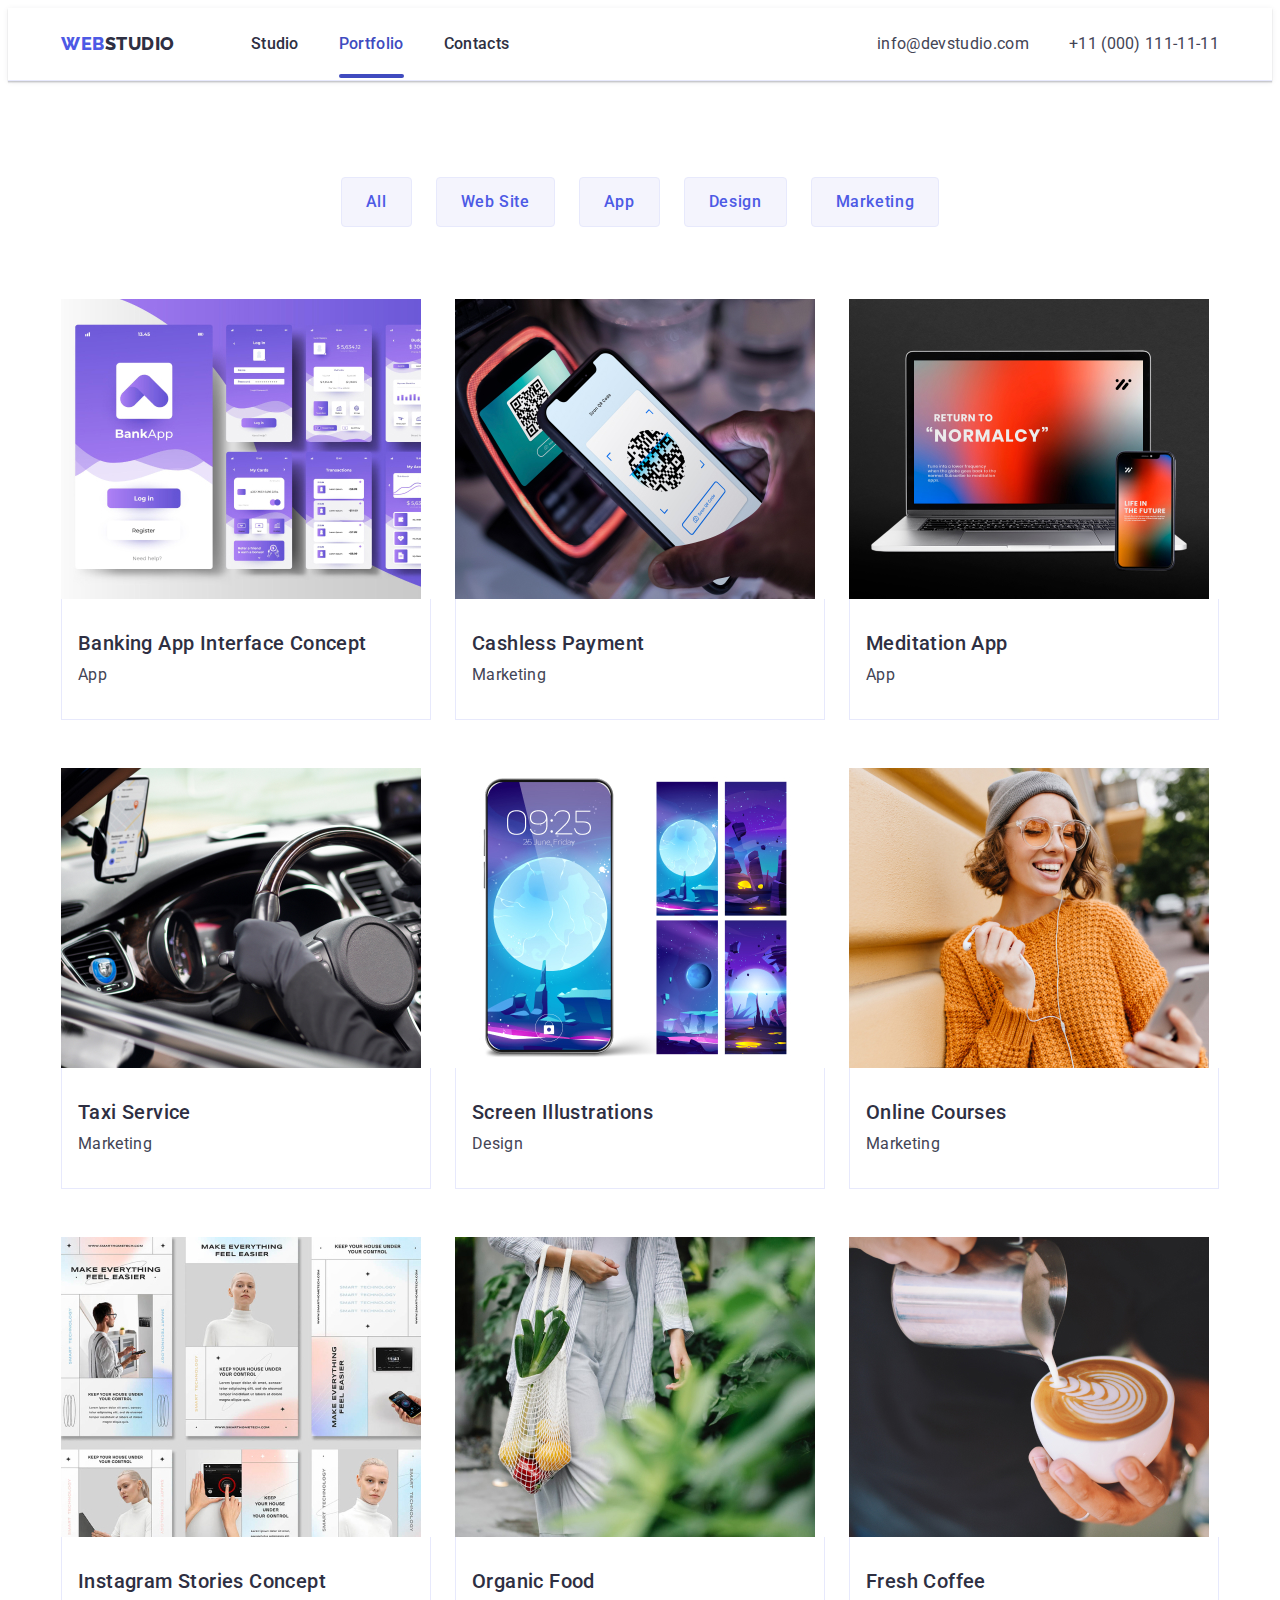
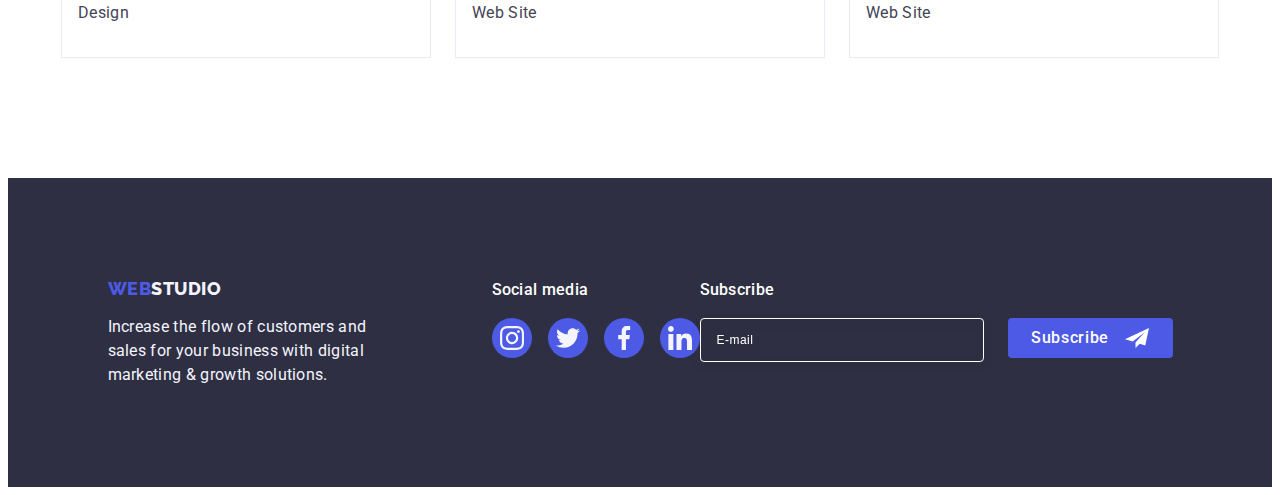
==== portfolio.html @ 2a9f0d85 "media section" ====
<!DOCTYPE html>
<html lang="en">
  <head>
    <meta charset="UTF-8" />
    <meta http-equiv="X-UA-Compatible" content="IE=edge" />
    <meta name="viewport" content="width=device-width, initial-scale=1.0" />
    <title>Portfolio</title>
    <link rel="preconnect" href="https://fonts.googleapis.com" />
    <link rel="preconnect" href="https://fonts.gstatic.com" crossorigin />
    <link
      href="https://fonts.googleapis.com/css2?family=Raleway:wght@800&family=Roboto:wght@400;500;700&display=swap"
      rel="stylesheet"
    />
    <link
      rel="stylesheet"
      href="https://cdnjs.cloudflare.com/ajax/libs/modern-normalize/2.0.0/modern-normalize.min.css"
      integrity="sha512-4xo8blKMVCiXpTaLzQSLSw3KFOVPWhm/TRtuPVc4WG6kUgjH6J03IBuG7JZPkcWMxJ5huwaBpOpnwYElP/m6wg=="
      crossorigin="anonymous"
      referrerpolicy="no-referrer"
    />
    <link rel="stylesheet" href="./css/styles.css" />
    <link rel="stylesheet" href="./css/media.css" />
  </head>
  <body>
    <!-- Header -->
    <header class="header">
      <div class="container header-flex">
        <nav class="header-nav">
          <a href="./index.html" class="header-link-logo link"
            >Web<span class="header-logo">Studio</span></a
          >
          <ul class="header-list list">
            <li class="header-item">
              <a class="header-link link" href="./index.html">Studio</a>
            </li>
            <li class="header-item">
              <a class="header-link link current" href="./portfolio.html"
                >Portfolio</a
              >
            </li>
            <li class="header-item">
              <a class="header-link link" href="">Contacts</a>
            </li>
          </ul>
        </nav>

        <address class="header-address">
          <ul class="address-list list">
            <li class="address-item">
              <a class="address link" href="mailto:info@devstudio.com"
                >info@devstudio.com</a
              >
            </li>
            <li class="address-item">
              <a class="address link" href="tel:+110001111111"
                >+11 (000) 111-11-11</a
              >
            </li>
          </ul>
        </address>
      </div>
    </header>
    <main>
      <!-- Section-Filters -->
      <section class="filters">
        <div class="container">
          <h1 class="visually-hidden">Project Cards</h1>

          <ul class="filters-list list">
            <li class="filters-item">
              <button class="filters-btn" type="button">All</button>
            </li>
            <li class="filters-item">
              <button class="filters-btn" type="button">Web Site</button>
            </li>
            <li class="filters-item">
              <button class="filters-btn" type="button">App</button>
            </li>
            <li class="filters-item">
              <button class="filters-btn" type="button">Design</button>
            </li>
            <li class="filters-item">
              <button class="filters-btn" type="button">Marketing</button>
            </li>
          </ul>

          <!-- Section-ProjectCard -->

          <ul class="project-list list">
            <li class="project-item">
              <a href="" class="project-link link">
                <div class="project-cover-wrap">
                  <img
                    src="./images/ProjectCards/1.jpg"
                    alt="Banking App Interface"
                    width="360"
                    height="300"
                  />
                  <p class="project-cover-text">
                    14 Stylish and User-Friendly App Design Concepts · Task
                    Manager App · Calorie Tracker App · Exotic Fruit Ecommerce
                    App · Cloud Storage App
                  </p>
                </div>
                <div class="project-wrap">
                  <h2 class="project-title subtitle">
                    Banking App Interface Concept
                  </h2>
                  <p class="project-text text">App</p>
                </div>
              </a>
            </li>
            <li class="project-item">
              <a href="" class="project-link link">
                <div class="project-cover-wrap">
                  <img
                    class="project-img"
                    src="./images/ProjectCards/2.jpg"
                    alt="Payment"
                    width="360"
                    height="300"
                  />
                  <p class="project-cover-text">
                    14 Stylish and User-Friendly App Design Concepts · Task
                    Manager App · Calorie Tracker App · Exotic Fruit Ecommerce
                    App · Cloud Storage App
                  </p>
                </div>
                <div class="project-wrap">
                  <h2 class="project-title subtitle">Cashless Payment</h2>
                  <p class="project-text text">Marketing</p>
                </div>
              </a>
            </li>
            <li class="project-item">
              <a href="" class="project-link link">
                <div class="project-cover-wrap">
                  <img
                    class="project-img"
                    src="./images/ProjectCards/3.jpg"
                    alt="App on phone and laptop"
                    width="360"
                    height="300"
                  />
                  <p class="project-cover-text">
                    14 Stylish and User-Friendly App Design Concepts · Task
                    Manager App · Calorie Tracker App · Exotic Fruit Ecommerce
                    App · Cloud Storage App
                  </p>
                </div>
                <div class="project-wrap">
                  <h2 class="project-title subtitle">Meditation App</h2>
                  <p class="project-text text">App</p>
                </div>
              </a>
            </li>
            <li class="project-item">
              <a href="" class="project-link link">
                <div class="project-cover-wrap">
                  <img
                    class="project-img"
                    src="./images/ProjectCards/4.jpg"
                    alt="Driver's compartment in the car"
                    width="360"
                    height="300"
                  />
                  <p class="project-cover-text">
                    14 Stylish and User-Friendly App Design Concepts · Task
                    Manager App · Calorie Tracker App · Exotic Fruit Ecommerce
                    App · Cloud Storage App
                  </p>
                </div>
                <div class="project-wrap">
                  <h2 class="project-title subtitle">Taxi Service</h2>
                  <p class="project-text text">Marketing</p>
                </div>
              </a>
            </li>
            <li class="project-item">
              <a href="" class="project-link link">
                <div class="project-cover-wrap">
                  <img
                    class="project-img"
                    src="./images/ProjectCards/5.jpg"
                    alt="Phone and four types of wallpaper"
                    width="360"
                    height="300"
                  />
                  <p class="project-cover-text">
                    14 Stylish and User-Friendly App Design Concepts · Task
                    Manager App · Calorie Tracker App · Exotic Fruit Ecommerce
                    App · Cloud Storage App
                  </p>
                </div>
                <div class="project-wrap">
                  <h2 class="project-title subtitle">Screen Illustrations</h2>
                  <p class="project-text text">Design</p>
                </div>
              </a>
            </li>
            <li class="project-item">
              <a href="" class="project-link link">
                <div class="project-cover-wrap">
                  <img
                    class="project-img"
                    src="./images/ProjectCards/6.jpg"
                    alt="Girl with phone"
                    width="360"
                    height="300"
                  />
                  <p class="project-cover-text">
                    14 Stylish and User-Friendly App Design Concepts · Task
                    Manager App · Calorie Tracker App · Exotic Fruit Ecommerce
                    App · Cloud Storage App
                  </p>
                </div>
                <div class="project-wrap">
                  <h2 class="project-title subtitle">Online Courses</h2>
                  <p class="project-text text">Marketing</p>
                </div>
              </a>
            </li>
            <li class="project-item">
              <a href="" class="project-link link">
                <div class="project-cover-wrap">
                  <img
                    class="project-img"
                    src="./images/ProjectCards/7.jpg"
                    alt="Instagram Stories"
                    width="360"
                    height="300"
                  />
                  <p class="project-cover-text">
                    14 Stylish and User-Friendly App Design Concepts · Task
                    Manager App · Calorie Tracker App · Exotic Fruit Ecommerce
                    App · Cloud Storage App
                  </p>
                </div>
                <div class="project-wrap">
                  <h2 class="project-title subtitle">
                    Instagram Stories Concept
                  </h2>
                  <p class="project-text text">Design</p>
                </div>
              </a>
            </li>
            <li class="project-item">
              <a href="" class="project-link link">
                <div class="project-cover-wrap">
                  <img
                    class="project-img"
                    src="./images/ProjectCards/8.jpg"
                    alt="Girl with a bag of fruits"
                    width="360"
                    height="300"
                  />
                  <p class="project-cover-text">
                    14 Stylish and User-Friendly App Design Concepts · Task
                    Manager App · Calorie Tracker App · Exotic Fruit Ecommerce
                    App · Cloud Storage App
                  </p>
                </div>
                <div class="project-wrap">
                  <h2 class="project-title subtitle">Organic Food</h2>
                  <p class="project-text text">Web Site</p>
                </div>
              </a>
            </li>
            <li class="project-item">
              <a href="" class="project-link link">
                <div class="project-cover-wrap">
                  <img
                    class="project-img"
                    src="./images/ProjectCards/9.jpg"
                    alt="Barista pouring milk into coffee"
                    width="360"
                    height="300"
                  />
                  <p class="project-cover-text">
                    14 Stylish and User-Friendly App Design Concepts · Task
                    Manager App · Calorie Tracker App · Exotic Fruit Ecommerce
                    App · Cloud Storage App
                  </p>
                </div>
                <div class="project-wrap">
                  <h2 class="project-title subtitle">Fresh Coffee</h2>
                  <p class="project-text text">Web Site</p>
                </div>
              </a>
            </li>
          </ul>
        </div>
      </section>
    </main>
    <!-- Footer -->
    <footer class="footer">
      <div class="container footer-container">
        <div class="footer-wrap">
          <a href="./index.html" class="footer-link link"
            >Web<span class="footer-logo">Studio</span></a
          >
          <p class="footer-text text">
            Increase the flow of customers and sales for your business with
            digital marketing & growth solutions.
          </p>
        </div>
        <!-- Footer Icon -->
        <div class="footer-soc">
          <p class="footer-title">Social media</p>
          <ul class="footer-soc-list list">
            <li class="footer-soc-item">
              <a
                href=""
                class="footer-soc-link link"
                target="_blank"
                rel="noopener noreferrer"
              >
                <svg width="24" height="24" class="teamcards-icon">
                  <use href="./images/icons.svg#icon-instagram"></use>
                </svg>
              </a>
            </li>
            <li class="footer-soc-item">
              <a
                href=""
                class="footer-soc-link link"
                target="_blank"
                rel="noopener noreferrer"
              >
                <svg width="24" height="24" class="teamcards-icon">
                  <use href="./images/icons.svg#icon-twitter"></use>
                </svg>
              </a>
            </li>
            <li class="footer-soc-item">
              <a
                href=""
                class="footer-soc-link link"
                target="_blank"
                rel="noopener noreferrer"
              >
                <svg width="24" height="24" class="teamcards-icon">
                  <use href="./images/icons.svg#icon-facebook"></use>
                </svg>
              </a>
            </li>
            <li class="footer-soc-item">
              <a
                href=""
                class="footer-soc-link link"
                target="_blank"
                rel="noopener noreferrer"
              >
                <svg width="24" height="24" class="teamcards-icon">
                  <use href="./images/icons.svg#icon-linkedin"></use>
                </svg>
              </a>
            </li>
          </ul>
        </div>
        <div class="footer-field">
          <p class="footer-title">Subscribe</p>
          <form class="footer-form">
            <label class="footer-label">
              <input
                type="email"
                name="email"
                placeholder="E-mail"
                class="footer-input"
              />
            </label>

            <button type="submit" class="footer-btn">
              Subscribe
              <svg width="24" height="24" class="footer-btn-icon">
                <use href="./images/icons.svg#icon-Frame"></use>
              </svg>
            </button>
          </form>
        </div>
      </div>
    </footer>
  </body>
</html>
---- css/styles.css ----
/* CSS-переменные */

:root {
  --header-border-color: #e7e9fc;

  --logo-color: #4d5ae5;

  --first-logo-color: #2e2f42;

  --second-logo-color: #f4f4fd;

  --body-back-color: #ffffff;

  --body-text-color: #434455;

  --link-color: #2e2f42;

  --link-hover-color: #404bbf;

  --address-color: #434455;

  --address-hover-color: #404bbf;

  --hero-back-color: #2e2f42;

  --hero-title-color: #ffffff;

  --btn-color: #4d5ae5;

  --btn-hover-color: #404bbf;

  --btn-text-color: #ffffff;

  --title-color: #2e2f42;

  --cards-back-color: #f4f4fd;

  --cards-item-back-color: #ffffff;

  --footer-back-color: #2e2f42;

  --footer-text-color: #f4f4fd;

  --footer-title-color: #ffffff;

  --port-back-btn: #f4f4fd;

  --port-border-btn: #e7e9fc;

  --port-btn-text-color: #4d5ae5;

  --btn-text-hover-color: #ffffff;

  --features-icon-bgc: #f4f4fd;

  --icon-color: #8e8f99;

  --icon-color-hover: #404bbf;

  --footer-icon-hover: #31d0aa;

  --footer-icon-color: #4d5ae5;

  --tra-speed: 250ms;

  --tra-function: cubic-bezier(0.4, 0, 0.2, 1);

  --form-text-color: #8e8f99;

  --modal-focus-color: #4d5ae5;
}
/* Подклассы */

.visually-hidden {
  position: absolute;
  width: 1px;
  height: 1px;
  margin: -1px;
  border: 0;
  padding: 0;
  white-space: nowrap;
  clip-path: inset(100%);
  clip: rect(0 0 0 0);
  overflow: hidden;
}

.title {
  text-align: center;
  text-transform: capitalize;
  font-size: 36px;
  line-height: 1.11;
  letter-spacing: 0.02em;
  color: var(--title-color);
}

.subtitle {
  font-size: 36px;
  font-weight: 700;
  line-height: 1.11;
  letter-spacing: 0.72px;
  color: var(--title-color);
}

.text {
  font-weight: 500;
  font-size: 16px;
  line-height: 1.5;
  letter-spacing: 0.02em;
  color: var(--body-text-color);
}

body {
  font-family: "Roboto", sans-serif;
  background: var(--body-back-color);
  color: var(--body-text-color);
}

.link {
  text-decoration: none;
}

.list {
  list-style: none;
}

p,
h1,
h2,
h3,
h4,
h5,
h6 {
  margin: 0;
}

ul,
ol {
  margin: 0;
  padding: 0;
}

img {
  display: block;
  max-width: 100%;
  height: auto;
}

/* .container {
  width: 1158px;
  padding: 0 15px 0 15px;
  margin: 0 auto;
} */

/* Header */

.header {
  border-bottom: 1px solid var(--header-border-color);
  box-shadow: 0px 2px 1px rgba(46, 47, 66, 0.08),
    0px 1px 1px rgba(46, 47, 66, 0.16), 0px 1px 6px rgba(46, 47, 66, 0.08);
}

.header-flex {
  display: flex;
}

.header-nav {
  display: flex;
  align-items: center;
}

.header-link-logo {
  font-family: "Raleway", sans-serif;
  font-weight: 800;
  font-size: 18px;
  line-height: 1.17;
  letter-spacing: 0.03em;
  text-transform: uppercase;
  color: var(--logo-color);
  margin-right: 76px;
}

.header-logo {
  color: var(--first-logo-color);
}

.header-list {
  display: flex;
  gap: 40px;
}

.header-link {
  position: relative;
  font-weight: 500;
  font-size: 16px;
  line-height: 1.5;
  letter-spacing: 0.02em;
  color: var(--link-color);
  padding: 24px 0;
  transition-property: color;
  transition: color var(--tra-speed) var(--tra-function);
}

.header-link::after {
  position: absolute;
  content: "";
  width: 100%;
  height: 4px;
  border-radius: 2px;
  background-color: var(--link-hover-color);

  bottom: -1px;
  left: 0;
  transform: scaleX(0);
  transition: transform var(--tra-speed) var(--tra-function);
}

.header-link:hover,
.header-link:focus,
.header-link.current {
  color: var(--link-hover-color);
}

.header-link:hover::after,
.header-link:focus::after,
.header-link.current::after {
  transform: scaleX(1);
}

.header-link.current {
  color: var(--link-hover-color);
}

.header-address {
  font-style: normal;
  margin-left: auto;
}

.address-list {
  display: flex;
  gap: 40px;
}

.address {
  font-size: 16px;
  line-height: 1.5;
  letter-spacing: 0.02em;
  color: var(--address-color);
  display: block;

  padding: 24px 0;

  transition: color var(--tra-speed) var(--tra-function);
}

.address:hover,
.address:focus {
  color: var(--address-hover-color);
}

/* Hero */

.hero {
  max-width: 1440px;
  margin-left: auto;
  margin-right: auto;
  background: var(--hero-back-color);
  padding: 188px 0;
  background-image: linear-gradient(
      rgba(46, 47, 66, 0.7),
      rgba(46, 47, 66, 0.7)
    ),
    url(../images/bg_img/hero_bg.jpg);
  background-repeat: no-repeat;
  background-position: center;
  background-size: cover;
}

.hero-title {
  font-size: 56px;
  line-height: 1.07;
  letter-spacing: 0.02em;
  color: var(--hero-title-color);
  max-width: 496px;
  margin: 0 auto 48px;
  text-align: center;
}

.hero-btn {
  font-weight: 500;
  font-size: 16px;
  line-height: 1.5;
  letter-spacing: 0.04em;
  color: var(--btn-text-color);
  font-family: inherit;
  cursor: pointer;
  background: var(--btn-color);
  border-radius: 4px;
  min-width: 169px;
  height: 56px;
  display: block;
  border: none;
  margin: 0 auto;
  box-shadow: 0px 4px 4px rgba(0, 0, 0, 0.15);
  transition: background-color var(--tra-speed) var(--tra-function);
}

.hero-btn:hover,
.hero-btn:focus {
  background: var(--btn-hover-color);
}

/* Section */

.features {
  padding-bottom: 96px;
  padding-top: 96px;
}

.features-list {
  /* display: flex; */
  gap: 24px;
}

.features-item {
  /* width: calc((100% - 72px) / 4); */
  width: 100%;
}

.media-wrap {
  display: none;
}

.features-wrap {
  width: 264px;
  height: 112px;
  background-color: var(--features-icon-bgc);
  border-radius: 4px;
  display: flex;
  align-items: center;
  justify-content: center;
  margin-bottom: 8px;
}

.features-title {
  margin-bottom: 8px;
  text-align: center;
}

.features-text {
  color: var(--body-text-color);
  margin-bottom: 72px;
}

/* Section 2 */

.section {
  padding-bottom: 120px;
  display: none;
}

.section-list {
  display: flex;
}

.section-item {
  margin-right: 24px;
  border: 1px solid #e7e9fc;
  width: calc((100% - 48px) / 3);
}

.section-item:last-child {
  margin-right: 0;
}

.section-title {
  margin-bottom: 72px;
}

/* Section 3 */

.teamcards {
  background: var(--cards-back-color);
  padding-bottom: 120px;
  padding-top: 120px;
}

.teamcards-list {
  display: flex;
}

.teamcards-item {
  background: var(--cards-item-back-color);

  margin-right: 24px;
  width: calc((100% - 72px) / 4);
  border-radius: 0px 0px 4px 4px;
  box-shadow: 0px 1px 6px rgba(46, 47, 66, 0.08),
    0px 1px 1px rgba(46, 47, 66, 0.16), 0px 2px 1px rgba(46, 47, 66, 0.08);
}

.teamcards-item:last-child {
  margin-right: 0;
}

.teamcards-title {
  margin-bottom: 72px;
}

.teamcards-wrap {
  padding: 32px 16px;
}

.teamcards-subtitle {
  margin-bottom: 8px;
  text-align: center;
}

.teamcards-text {
  color: var(--body-text-color);
  text-align: center;
  margin-bottom: 8px;
}

.teamcards-soc-list {
  display: flex;
  justify-content: center;
  gap: 24px;
}

.teamcards-soc-item {
  width: 40px;
  height: 40px;
}
.teamcards-soc-link {
  width: 100%;
  height: 100%;
  border-radius: 50%;
  background-color: var(--footer-icon-color);
  display: flex;
  align-items: center;
  justify-content: center;
  color: #f4f4fd;
  transition: background-color var(--tra-speed) var(--tra-function);
}

.teamcards-icon {
  fill: currentColor;
}

.teamcards-soc-link:hover,
.teamcards-soc-link:focus {
  background-color: var(--icon-color-hover);
}

/* Section 4 */

.costumers-title {
  margin-bottom: 72px;
}

.costumers {
  padding-bottom: 120px;
  padding-top: 120px;
}

.costumers-list {
  display: flex;
  gap: 24px;
}

.costumers-item {
  width: calc((100% - 120px) / 6);
  height: 88px;
}

.costumers-link {
  width: 100%;
  height: 100%;
  border: 1px solid var(--icon-color);
  border-radius: 4px;
  display: flex;
  align-items: center;
  justify-content: center;
  color: var(--icon-color);
  transition: color var(--tra-speed) var(--tra-function),
    border-color var(--tra-speed) var(--tra-function);
}

.costumers-icon {
  fill: currentColor;
}

.costumers-link:hover,
.costumers-link:focus {
  border-color: var(--icon-color-hover);
  color: var(--icon-color-hover);
}

/* Portfolio Main Btn */

.filters {
  padding-bottom: 120px;
  padding-top: 96px;
}

.filters-list {
  display: flex;
  gap: 24px;
  justify-content: center;
  margin-bottom: 72px;
}

.filters-btn {
  font-family: inherit;
  font-weight: 500;
  font-size: 16px;
  line-height: 1.5;
  letter-spacing: 0.04em;
  cursor: pointer;
  color: var(--port-btn-text-color);
  background: var(--port-back-btn);
  border: 1px solid var(--port-border-btn);
  border-radius: 4px;
  padding: 12px 24px;
  transition: color var(--tra-speed) var(--tra-function),
    background-color var(--tra-speed) var(--tra-function),
    box-shadow var(--tra-speed) var(--tra-function),
    border-color var(--tra-speed) var(--tra-function);
}

.filters-btn:hover,
.filters-btn:focus {
  background: var(--btn-hover-color);
  color: var(--btn-text-hover-color);
  border: 1px solid transparent;
  box-shadow: 0px 3px 1px rgba(0, 0, 0, 0.1), 0px 2px 1px rgba(0, 0, 0, 0.08),
    0px 2px 2px rgba(0, 0, 0, 0.12);
}

/* Portfolio Main Cards */

.project-list {
  display: flex;
  flex-wrap: wrap;
  column-gap: 24px;
  row-gap: 48px;
}

.project-item {
  width: calc((100% - 48px) / 3);
}

.project-link {
  display: block;
  transition: box-shadow var(--tra-speed) var(--tra-function);
}

.project-wrap {
  padding: 32px 16px;
  border: 1px solid #e7e9fc;
  border-top: none;
}

.project-link:hover,
.project-link:focus {
  box-shadow: 0px 1px 6px rgba(46, 47, 66, 0.08),
    0px 1px 1px rgba(46, 47, 66, 0.16), 0px 2px 1px rgba(46, 47, 66, 0.08);
}

.project-link:hover .project-cover-text,
.project-link:focus .project-cover-text {
  transform: translateY(0);
}

.project-cover-wrap {
  position: relative;
  overflow: hidden;
}

.project-cover-text {
  position: absolute;
  top: 0;
  height: 100%;
  padding: 40px 32px;
  font-weight: 400;
  font-size: 16px;
  line-height: 1.5;
  letter-spacing: 0.02em;
  color: #f4f4fd;
  background-color: #4d5ae5;
  transform: translateY(100%);
  transition: transform var(--tra-speed) var(--tra-function);
}

.project-title {
  margin-bottom: 8px;
}

.project-text {
  color: var(--body-text-color);
}

/* Footer */

.footer {
  background: var(--footer-back-color);
  padding-top: 100px;
  padding-bottom: 100px;
  display: flex;
}

.footer-container {
  display: flex;
  align-items: baseline;
}

.footer-wrap {
  margin-right: 120px;
}

.footer-text {
  color: var(--footer-text-color);
  max-width: 264px;
}

.footer-link {
  font-family: "Raleway", sans-serif;
  font-weight: 800;
  font-size: 18px;
  line-height: 1.17;
  letter-spacing: 0.03em;
  text-transform: uppercase;
  color: var(--logo-color);
  display: inline-block;
  margin-bottom: 16px;
}

.footer-logo {
  color: var(--second-logo-color);
}

/* Footer Icon */

.footer-soc {
  display: flex;
  align-items: start;
  justify-content: center;
  flex-direction: column;
}

.footer-title {
  font-weight: 500;
  font-size: 16px;
  line-height: 1.5;
  letter-spacing: 0.02em;
  color: var(--footer-title-color);
  margin-bottom: 16px;
}

.footer-soc-list {
  display: flex;
  justify-content: center;
  gap: 16px;
}

.footer-soc-item {
  width: 40px;
  height: 40px;
}
.footer-soc-link {
  width: 100%;
  height: 100%;
  border-radius: 50%;
  background-color: var(--footer-icon-color);
  display: flex;
  align-items: center;
  justify-content: center;
  color: #f4f4fd;
  transition: background-color var(--tra-speed) var(--tra-function);
}

.footer-icon {
  fill: currentColor;
}

.footer-soc-link:hover,
.footer-soc-link:focus {
  background-color: var(--footer-icon-hover);
}

/* Footer Form */

.footer-form {
  display: flex;
  gap: 24px;
}

.footer-field {
  margin-left: auto;
}

.footer-input {
  width: 264px;
  height: 40px;
  border: 1px solid #ffffff;
  border-radius: 4px;
  outline: transparent;
  color: #ffffff;
  filter: drop-shadow(0px 4px 4px rgba(0, 0, 0, 0.15));

  font-size: 12px;
  line-height: 1.5;
  letter-spacing: 0.04em;

  background-color: transparent;
  padding-left: 16px;
  transition: border-color var(--tra-speed) var(--tra-function);
}

.footer-input::placeholder {
  font-size: 12px;
  line-height: 1.5;
  letter-spacing: 0.04em;
  color: #ffffff;
}

.footer-input:focus {
  border-color: var(--modal-focus-color);
}

.footer-btn {
  min-width: 165px;
  height: 40px;
  font-family: inherit;
  font-weight: 500;
  font-size: 16px;
  line-height: 1.5;
  display: flex;
  align-items: center;
  justify-content: center;
  letter-spacing: 0.04em;
  color: var(--btn-text-color);
  background-color: var(--btn-color);
  border-radius: 4px;
  border-color: transparent;
  border: none;
  cursor: pointer;

  transition: background-color var(--tra-speed) var(--tra-function);
}

.footer-btn-icon {
  fill: #ffffff;
  margin-left: 16px;
}

.footer-btn:hover,
.footer-btn:focus {
  background-color: var(--btn-hover-color);
}

/* Modal */

.backdrop {
  position: fixed;
  width: 100%;
  height: 100%;
  background: rgba(46, 47, 66, 0.4);
  top: 0;
  transition: opacity var(--tra-speed) var(--tra-function),
    visibility var(--tra-speed) var(--tra-function);
}

.modal {
  position: absolute;
  top: 50%;
  left: 50%;
  padding: 72px 24px 24px 24px;
  transform: translate(-50%, -50%) scaleY(1);
  width: 408px;
  min-height: 584px;
  background-color: #fcfcfc;
  box-shadow: 0px 1px 1px rgba(0, 0, 0, 0.14), 0px 1px 3px rgba(0, 0, 0, 0.12),
    0px 2px 1px rgba(0, 0, 0, 0.2);
  border-radius: 4px;
  transition: transform var(--tra-speed) var(--tra-function);
}

.backdrop.is-hidden .modal {
  transform: translate(-50%, -50%) scaleY(0);
}

.close-modal {
  position: absolute;
  width: 24px;
  height: 24px;
  top: 24px;
  right: 24px;
  border-radius: 50%;
  background-color: #e7e9fc;
  border: 1px solid rgba(0, 0, 0, 0.1);
  display: flex;
  align-items: center;
  justify-content: center;
  padding: 0;
  cursor: pointer;

  transition: background-color var(--tra-speed) var(--tra-function),
    border var(--tra-speed) var(--tra-function);
}

.icon-close-modal {
  transition: fill var(--tra-speed) var(--tra-function);
}

.close-modal:hover,
.close-modal:focus {
  background-color: #404bbf;
  border: none;
  fill: #ffffff;
}

.is-hidden {
  visibility: hidden;
  opacity: 0;
  pointer-events: none;
}

/* Modal Form */

.modal-title {
  font-weight: 500;
  font-size: 16px;
  line-height: 1.5;
  text-align: center;

  letter-spacing: 0.02em;
  color: #2e2f42;

  margin-bottom: 16px;
}

.modal-label {
  display: block;
  margin-bottom: 4px;
}

.form-label {
  font-size: 12px;
  line-height: 1.17;
  color: var(--form-text-color);
  letter-spacing: 0.04em;
}

.modal-field {
  margin-bottom: 8px;
}

.input-wrap {
  position: relative;
}

.modal-input {
  width: 100%;
  height: 40px;
  border: 1px solid rgba(46, 47, 66, 0.4);
  border-radius: 4px;
  background-color: transparent;
  padding-left: 38px;

  outline: transparent;
  transition: border-color var(--tra-speed) var(--tra-function);
}

.input-icon {
  position: absolute;
  left: 16px;
  top: 50%;
  transform: translateY(-50%);
  transition: fill var(--tra-speed) var(--tra-function);
}

.modal-input:focus {
  border-color: var(--modal-focus-color);
}

.modal-input:focus + .input-icon {
  fill: var(--modal-focus-color);
}

.textarea-wrap {
  margin-bottom: 16px;
}

.form-area {
  width: 100%;
  height: 120px;
  border: 1px solid rgba(46, 47, 66, 0.4);
  border-radius: 4px;
  outline: transparent;
  color: rgba(46, 47, 66, 0.4);
  background-color: transparent;

  padding: 8px 16px 8px 16px;
  resize: none;
  transition: border-color var(--tra-speed) var(--tra-function);
}

.form-area:focus {
  border-color: var(--modal-focus-color);
}

.form-area::placeholder {
  color: rgba(46, 47, 66, 0.4);
}

.modal-check {
  margin-bottom: 24px;
}

.check-box {
  width: 16px;
  height: 16px;
  border: 1px solid rgba(46, 47, 66, 0.4);
  border-radius: 2px;
  margin-right: 8px;
  display: inline-flex;
  align-items: center;
  justify-content: center;
  fill: transparent;
  transition: background-color var(--tra-speed) var(--tra-function),
    border var(--tra-speed) var(--tra-function),
    fill var(--tra-speed) var(--tra-function);
}

.input-check:checked + .label-check .check-box {
  background-color: #404bbf;
  border: none;
  fill: #f4f4fd;
}

.check-link {
  font-size: 12px;
  line-height: 1.4;
  letter-spacing: 0.04em;
  text-decoration-line: underline;
  color: #4d5ae5;
}

.form-btn {
  min-width: 169px;
  height: 56px;
  font-family: inherit;
  font-weight: 500;
  font-size: 16px;
  line-height: 1.5;
  letter-spacing: 0.04em;
  color: var(--btn-text-color);
  background-color: var(--btn-color);

  display: block;
  border: none;
  margin: 0 auto;

  box-shadow: 0px 4px 4px rgba(0, 0, 0, 0.15);
  border-radius: 4px;

  cursor: pointer;

  transition: background-color var(--tra-speed) var(--tra-function);
}

.form-btn:hover,
.form-btn:focus {
  background: var(--btn-hover-color);
}
---- css/media.css ----
.container {
  max-width: 426px;
  padding-left: 15px;
  padding-right: 15px;
  margin-left: auto;
  margin-right: auto;
}

@media screen and (min-width: 768px) {
  .container {
    max-width: 766px;
  }

  /* Section */

  .features-list {
    display: flex;
    flex-wrap: wrap;
  }

  .features-title {
    text-align: start;
  }

  .features-item {
    width: calc((100% - 24px) / 2);
  }
}

@media screen and (min-width: 1158px) {
  .container {
    max-width: 1158px;
  }

  .features {
    padding-top: 120px;
    padding-bottom: 120px;
  }

  .features-list {
    display: flex;
  }

  .features-item {
    width: calc((100% - 72px) / 4);
  }

  .media-wrap {
    display: block;
  }

  .features-title {
    text-align: start;
  }

  .features-text {
    margin-bottom: 0;
  }

  .subtitle {
    font-weight: 500;
    font-size: 20px;
    line-height: 1.2;
    letter-spacing: 0.02em;
  }

  .text {
    font-weight: normal;
  }
}
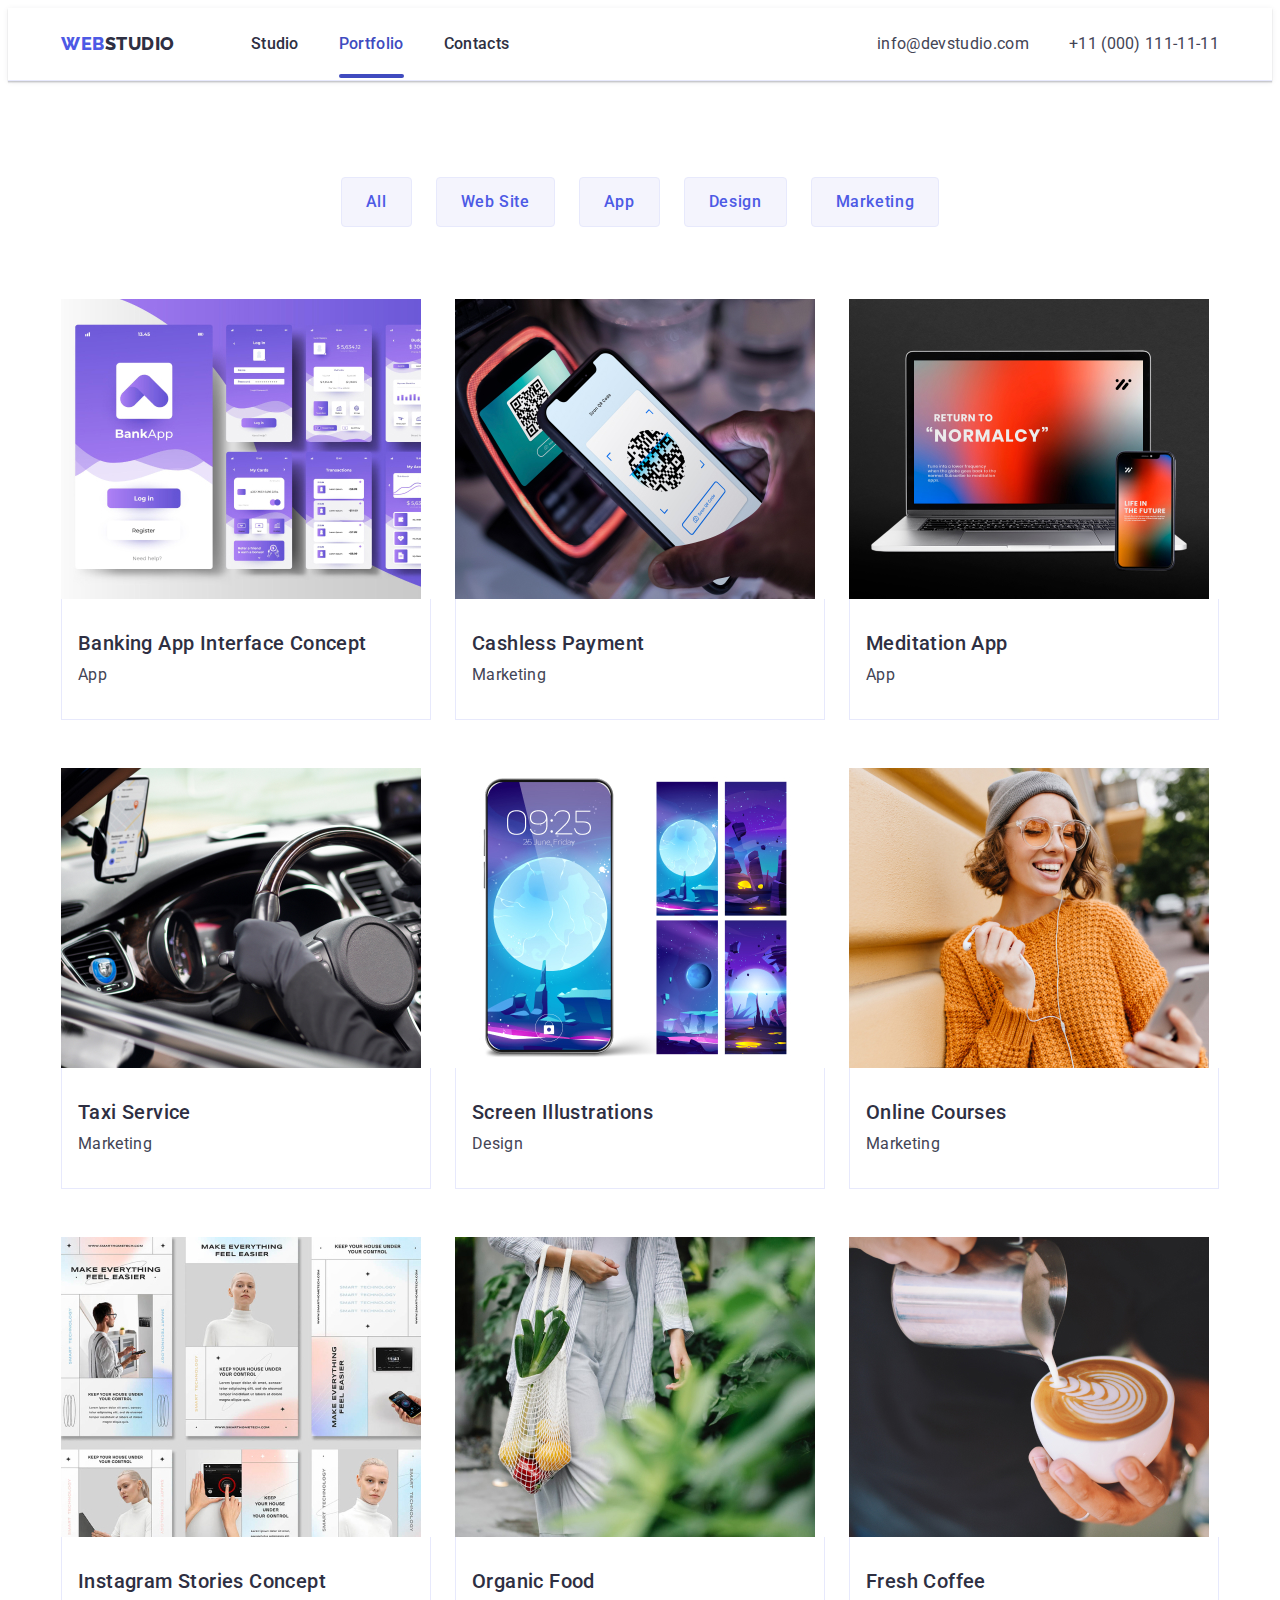
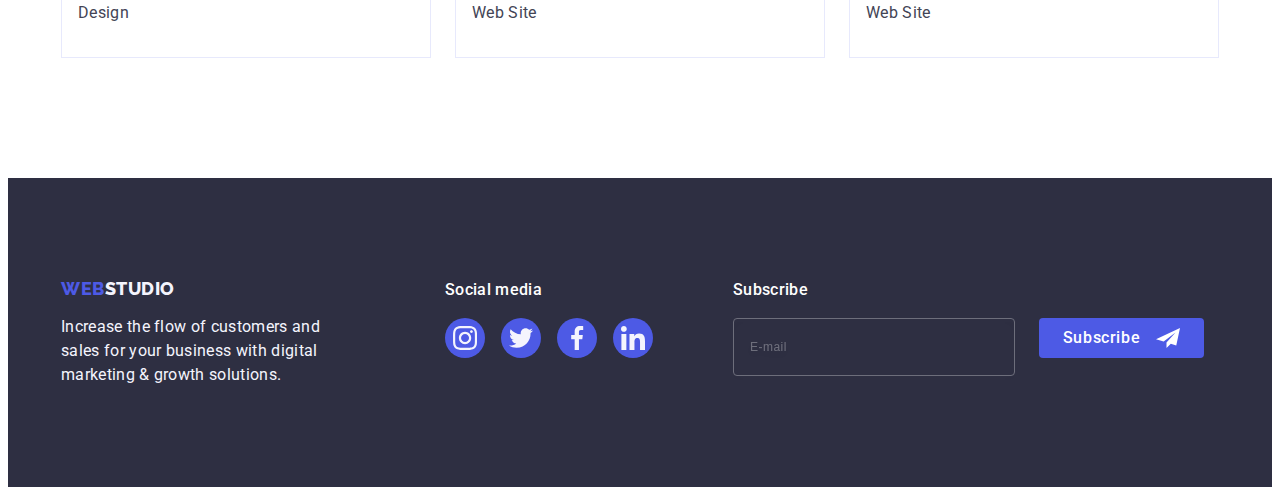
==== commit d56fea3f: "portfolio restart" ====
--- a/portfolio.html
+++ b/portfolio.html
@@ -103,10 +103,8 @@
                   </p>
                 </div>
                 <div class="project-wrap">
-                  <h2 class="project-title subtitle">
-                    Banking App Interface Concept
-                  </h2>
-                  <p class="project-text text">App</p>
+                  <h2 class="project-title">Banking App Interface Concept</h2>
+                  <p class="project-text">App</p>
                 </div>
               </a>
             </li>
@@ -127,8 +125,8 @@
                   </p>
                 </div>
                 <div class="project-wrap">
-                  <h2 class="project-title subtitle">Cashless Payment</h2>
-                  <p class="project-text text">Marketing</p>
+                  <h2 class="project-title">Cashless Payment</h2>
+                  <p class="project-text">Marketing</p>
                 </div>
               </a>
             </li>
@@ -149,8 +147,8 @@
                   </p>
                 </div>
                 <div class="project-wrap">
-                  <h2 class="project-title subtitle">Meditation App</h2>
-                  <p class="project-text text">App</p>
+                  <h2 class="project-title">Meditation App</h2>
+                  <p class="project-text">App</p>
                 </div>
               </a>
             </li>
@@ -171,8 +169,8 @@
                   </p>
                 </div>
                 <div class="project-wrap">
-                  <h2 class="project-title subtitle">Taxi Service</h2>
-                  <p class="project-text text">Marketing</p>
+                  <h2 class="project-title">Taxi Service</h2>
+                  <p class="project-text">Marketing</p>
                 </div>
               </a>
             </li>
@@ -193,8 +191,8 @@
                   </p>
                 </div>
                 <div class="project-wrap">
-                  <h2 class="project-title subtitle">Screen Illustrations</h2>
-                  <p class="project-text text">Design</p>
+                  <h2 class="project-title">Screen Illustrations</h2>
+                  <p class="project-text">Design</p>
                 </div>
               </a>
             </li>
@@ -215,8 +213,8 @@
                   </p>
                 </div>
                 <div class="project-wrap">
-                  <h2 class="project-title subtitle">Online Courses</h2>
-                  <p class="project-text text">Marketing</p>
+                  <h2 class="project-title">Online Courses</h2>
+                  <p class="project-text">Marketing</p>
                 </div>
               </a>
             </li>
@@ -237,10 +235,8 @@
                   </p>
                 </div>
                 <div class="project-wrap">
-                  <h2 class="project-title subtitle">
-                    Instagram Stories Concept
-                  </h2>
-                  <p class="project-text text">Design</p>
+                  <h2 class="project-title">Instagram Stories Concept</h2>
+                  <p class="project-text">Design</p>
                 </div>
               </a>
             </li>
@@ -261,8 +257,8 @@
                   </p>
                 </div>
                 <div class="project-wrap">
-                  <h2 class="project-title subtitle">Organic Food</h2>
-                  <p class="project-text text">Web Site</p>
+                  <h2 class="project-title">Organic Food</h2>
+                  <p class="project-text">Web Site</p>
                 </div>
               </a>
             </li>
@@ -283,8 +279,8 @@
                   </p>
                 </div>
                 <div class="project-wrap">
-                  <h2 class="project-title subtitle">Fresh Coffee</h2>
-                  <p class="project-text text">Web Site</p>
+                  <h2 class="project-title">Fresh Coffee</h2>
+                  <p class="project-text">Web Site</p>
                 </div>
               </a>
             </li>
@@ -299,7 +295,7 @@
           <a href="./index.html" class="footer-link link"
             >Web<span class="footer-logo">Studio</span></a
           >
-          <p class="footer-text text">
+          <p class="footer-text">
             Increase the flow of customers and sales for your business with
             digital marketing & growth solutions.
           </p>
--- a/css/styles.css
+++ b/css/styles.css
@@ -84,31 +84,6 @@
   overflow: hidden;
 }
 
-.title {
-  text-align: center;
-  text-transform: capitalize;
-  font-size: 36px;
-  line-height: 1.11;
-  letter-spacing: 0.02em;
-  color: var(--title-color);
-}
-
-.subtitle {
-  font-size: 36px;
-  font-weight: 700;
-  line-height: 1.11;
-  letter-spacing: 0.72px;
-  color: var(--title-color);
-}
-
-.text {
-  font-weight: 500;
-  font-size: 16px;
-  line-height: 1.5;
-  letter-spacing: 0.02em;
-  color: var(--body-text-color);
-}
-
 body {
   font-family: "Roboto", sans-serif;
   background: var(--body-back-color);
@@ -145,12 +120,6 @@
   height: auto;
 }
 
-/* .container {
-  width: 1158px;
-  padding: 0 15px 0 15px;
-  margin: 0 auto;
-} */
-
 /* Header */
 
 .header {
@@ -161,6 +130,7 @@
 
 .header-flex {
   display: flex;
+  padding: 24px 0;
 }
 
 .header-nav {
@@ -184,104 +154,187 @@
 }
 
 .header-list {
-  display: flex;
+  display: none;
+}
+
+.address-list {
+  display: none;
+}
+
+.mob-open-btn {
+  display: block;
+  border: none;
+  background-color: transparent;
+  margin-left: auto;
+  height: 22px;
+  padding: 0;
+  color: #2e2f42;
+  transition: color var(--tra-speed) var(--tra-function);
+}
+
+.head-mob-icon {
+  stroke: currentColor;
+}
+
+.mob-open-btn:focus {
+  color: var(--icon-color-hover);
+}
+
+.mob-menu {
+  position: fixed;
+  top: 0;
+  left: 0;
+  width: 100%;
+  height: 100%;
+  z-index: 100;
+  background-color: #ffffff;
+  padding: 24px 24px 40px 40px;
+  display: flex;
+  flex-direction: column;
+  justify-content: space-between;
+  overflow: auto;
+}
+
+.mob-menu.is-open {
+  opacity: 1;
+  visibility: visible;
+  pointer-events: auto;
+}
+
+.mob-close-btn {
+  display: block;
+  margin-left: auto;
+  width: 24px;
+  height: 24px;
+  top: 24px;
+  right: 24px;
+  border-radius: 50%;
+  border: none;
+  margin-bottom: 32px;
+  display: flex;
+  align-items: center;
+  justify-content: center;
+  padding: 0;
+}
+
+.icon-close-mob-menu {
+  transition: fill var(--tra-speed) var(--tra-function);
+}
+
+.mob-close-btn:focus {
+  background-color: #404bbf;
+  border: none;
+  fill: #ffffff;
+}
+
+.mob-menu-list {
+  display: flex;
+  flex-direction: column;
   gap: 40px;
 }
 
-.header-link {
-  position: relative;
+.mob-menu-link {
+  font-weight: 700;
+  font-size: 36px;
+  line-height: 1.11;
+  letter-spacing: 0.72px;
+  color: var(--link-color);
+}
+
+.mob-menu-link:focus {
+  color: var(--link-hover-color);
+}
+
+.mob-menu-address-link {
+  font-size: 36px;
+  font-weight: 700;
+  line-height: 1.11;
+  letter-spacing: 0.72px;
+  color: #4d5ae5;
+  font-style: normal;
+}
+
+.mail {
+  font-size: 20px;
   font-weight: 500;
-  font-size: 16px;
-  line-height: 1.5;
-  letter-spacing: 0.02em;
-  color: var(--link-color);
-  padding: 24px 0;
-  transition-property: color;
-  transition: color var(--tra-speed) var(--tra-function);
-}
-
-.header-link::after {
-  position: absolute;
-  content: "";
-  width: 100%;
-  height: 4px;
-  border-radius: 2px;
-  background-color: var(--link-hover-color);
-
-  bottom: -1px;
-  left: 0;
-  transform: scaleX(0);
-  transition: transform var(--tra-speed) var(--tra-function);
-}
-
-.header-link:hover,
-.header-link:focus,
-.header-link.current {
-  color: var(--link-hover-color);
-}
-
-.header-link:hover::after,
-.header-link:focus::after,
-.header-link.current::after {
-  transform: scaleX(1);
-}
-
-.header-link.current {
-  color: var(--link-hover-color);
-}
-
-.header-address {
+  line-height: 1.2;
+  letter-spacing: 0.4px;
+  color: var(--address-color);
   font-style: normal;
-  margin-left: auto;
-}
-
-.address-list {
-  display: flex;
+}
+
+.mob-menu-address-list {
+  display: flex;
+  flex-wrap: wrap;
   gap: 40px;
 }
 
-.address {
-  font-size: 16px;
-  line-height: 1.5;
-  letter-spacing: 0.02em;
-  color: var(--address-color);
-  display: block;
-
-  padding: 24px 0;
-
-  transition: color var(--tra-speed) var(--tra-function);
-}
-
-.address:hover,
-.address:focus {
-  color: var(--address-hover-color);
+.mob-menu-soc-list {
+  display: flex;
+  justify-content: space-between;
+  margin-top: 48px;
+}
+
+.mob-menu-soc-item {
+  width: 40px;
+  height: 40px;
+}
+.mob-menu-soc-link {
+  width: 100%;
+  height: 100%;
+  border-radius: 50%;
+  background-color: var(--footer-icon-color);
+  display: flex;
+  align-items: center;
+  justify-content: center;
+  color: #f4f4fd;
+  transition: background-color var(--tra-speed) var(--tra-function);
+}
+
+.mob-menu-icon {
+  fill: currentColor;
+}
+
+.mob-menu-soc-link:focus {
+  background-color: var(--icon-color-hover);
 }
 
 /* Hero */
 
 .hero {
-  max-width: 1440px;
   margin-left: auto;
   margin-right: auto;
   background: var(--hero-back-color);
-  padding: 188px 0;
+  padding: 112px 0;
   background-image: linear-gradient(
       rgba(46, 47, 66, 0.7),
       rgba(46, 47, 66, 0.7)
     ),
-    url(../images/bg_img/hero_bg.jpg);
+    url(../images/bg_img/hero-bg-mob.jpg);
   background-repeat: no-repeat;
   background-position: center;
   background-size: cover;
 }
 
+@media (min-device-pixel-ratio: 2),
+  (min-resolution: 192dpi),
+  (min-resolution: 2dppx) {
+  .hero {
+    background-image: linear-gradient(
+        rgba(46, 47, 66, 0.7),
+        rgba(46, 47, 66, 0.7)
+      ),
+      url(../images/bg_img/hero-bg-mob-2x.jpg);
+  }
+}
+
 .hero-title {
-  font-size: 56px;
-  line-height: 1.07;
-  letter-spacing: 0.02em;
+  font-size: 36px;
+  line-height: 1.11;
+  letter-spacing: 0.72px;
   color: var(--hero-title-color);
-  max-width: 496px;
-  margin: 0 auto 48px;
+  max-width: 320px;
+  margin: 0 auto 72px;
   text-align: center;
 }
 
@@ -309,7 +362,7 @@
   background: var(--btn-hover-color);
 }
 
-/* Section */
+/* Section 1 */
 
 .features {
   padding-bottom: 96px;
@@ -317,93 +370,78 @@
 }
 
 .features-list {
-  /* display: flex; */
+  display: flex;
+  flex-wrap: wrap;
   gap: 24px;
 }
 
 .features-item {
-  /* width: calc((100% - 72px) / 4); */
-  width: 100%;
-}
-
-.media-wrap {
+  width: 100%;
+}
+
+.features-wrap {
   display: none;
-}
-
-.features-wrap {
-  width: 264px;
-  height: 112px;
-  background-color: var(--features-icon-bgc);
-  border-radius: 4px;
-  display: flex;
-  align-items: center;
-  justify-content: center;
-  margin-bottom: 8px;
 }
 
 .features-title {
   margin-bottom: 8px;
   text-align: center;
+  font-size: 36px;
+  line-height: 1.11;
+  letter-spacing: 0.72px;
+  color: var(--title-color);
 }
 
 .features-text {
   color: var(--body-text-color);
   margin-bottom: 72px;
+  font-size: 16px;
+  font-weight: 500;
+  line-height: 1.5;
+  letter-spacing: 0.32px;
 }
 
 /* Section 2 */
 
 .section {
-  padding-bottom: 120px;
   display: none;
-}
-
-.section-list {
-  display: flex;
-}
-
-.section-item {
-  margin-right: 24px;
-  border: 1px solid #e7e9fc;
-  width: calc((100% - 48px) / 3);
-}
-
-.section-item:last-child {
-  margin-right: 0;
-}
-
-.section-title {
-  margin-bottom: 72px;
 }
 
 /* Section 3 */
 
 .teamcards {
   background: var(--cards-back-color);
-  padding-bottom: 120px;
-  padding-top: 120px;
+  padding-bottom: 96px;
+  padding-top: 96px;
 }
 
 .teamcards-list {
   display: flex;
+  flex-wrap: wrap;
+  gap: 24px;
+  max-width: 264px;
+  margin: auto;
 }
 
 .teamcards-item {
   background: var(--cards-item-back-color);
-
-  margin-right: 24px;
-  width: calc((100% - 72px) / 4);
+  width: 100%;
   border-radius: 0px 0px 4px 4px;
   box-shadow: 0px 1px 6px rgba(46, 47, 66, 0.08),
     0px 1px 1px rgba(46, 47, 66, 0.16), 0px 2px 1px rgba(46, 47, 66, 0.08);
 }
 
-.teamcards-item:last-child {
-  margin-right: 0;
-}
-
 .teamcards-title {
   margin-bottom: 72px;
+  text-align: center;
+  font-size: 36px;
+  line-height: 1.11;
+  letter-spacing: 0.72px;
+  color: var(--title-color);
+}
+
+.teamcards-img {
+  margin: 0;
 }
 
 .teamcards-wrap {
@@ -413,12 +451,20 @@
 .teamcards-subtitle {
   margin-bottom: 8px;
   text-align: center;
+  font-size: 20px;
+  font-weight: 500;
+  line-height: 1.2;
+  letter-spacing: 0.4px;
+  color: var(--title-color);
 }
 
 .teamcards-text {
   color: var(--body-text-color);
   text-align: center;
   margin-bottom: 8px;
+  font-size: 16px;
+  line-height: 1.5;
+  letter-spacing: 0.32px;
 }
 
 .teamcards-soc-list {
@@ -456,20 +502,26 @@
 
 .costumers-title {
   margin-bottom: 72px;
+  text-align: center;
+  font-size: 36px;
+  line-height: 1.11;
+  letter-spacing: 0.72px;
 }
 
 .costumers {
-  padding-bottom: 120px;
-  padding-top: 120px;
+  padding-bottom: 96px;
+  padding-top: 96px;
 }
 
 .costumers-list {
   display: flex;
-  gap: 24px;
+  flex-wrap: wrap;
+  gap: 72px 16px;
 }
 
 .costumers-item {
-  width: calc((100% - 120px) / 6);
+  width: calc((100% - 16px) / 2);
+  max-width: 190px;
   height: 88px;
 }
 
@@ -594,33 +646,46 @@
 
 .project-title {
   margin-bottom: 8px;
+  color: var(--title-color);
+  font-size: 20px;
+  font-weight: 500;
+  line-height: 1.2;
+  letter-spacing: 0.4px;
 }
 
 .project-text {
   color: var(--body-text-color);
+  font-size: 16px;
+  line-height: 1.5;
+  letter-spacing: 0.32px;
 }
 
 /* Footer */
 
 .footer {
   background: var(--footer-back-color);
-  padding-top: 100px;
-  padding-bottom: 100px;
-  display: flex;
+  padding-top: 96px;
+  padding-bottom: 96px;
 }
 
 .footer-container {
-  display: flex;
-  align-items: baseline;
+  width: 100%;
 }
 
 .footer-wrap {
-  margin-right: 120px;
+  display: flex;
+
+  flex-direction: column;
+  align-items: center;
 }
 
 .footer-text {
   color: var(--footer-text-color);
-  max-width: 264px;
+  margin-bottom: 72px;
+  font-size: 16px;
+  line-height: 1.5;
+  letter-spacing: 0.02em;
+  max-width: 268px;
 }
 
 .footer-link {
@@ -631,8 +696,11 @@
   letter-spacing: 0.03em;
   text-transform: uppercase;
   color: var(--logo-color);
-  display: inline-block;
+  display: flex;
   margin-bottom: 16px;
+  justify-content: center;
+
+  align-items: center;
 }
 
 .footer-logo {
@@ -643,8 +711,8 @@
 
 .footer-soc {
   display: flex;
-  align-items: start;
-  justify-content: center;
+
+  align-items: center;
   flex-direction: column;
 }
 
@@ -655,12 +723,15 @@
   letter-spacing: 0.02em;
   color: var(--footer-title-color);
   margin-bottom: 16px;
+  text-align: center;
+  display: block;
 }
 
 .footer-soc-list {
   display: flex;
   justify-content: center;
   gap: 16px;
+  margin-bottom: 72px;
 }
 
 .footer-soc-item {
@@ -691,29 +762,32 @@
 /* Footer Form */
 
 .footer-form {
-  display: flex;
-  gap: 24px;
+  width: 100%;
 }
 
 .footer-field {
-  margin-left: auto;
+  width: 100%;
+
+  margin-left: 0;
 }
 
 .footer-input {
-  width: 264px;
+  width: 100%;
   height: 40px;
+  margin-bottom: 16px;
   border: 1px solid #ffffff;
   border-radius: 4px;
+  opacity: 0.3;
   outline: transparent;
   color: #ffffff;
   filter: drop-shadow(0px 4px 4px rgba(0, 0, 0, 0.15));
 
   font-size: 12px;
-  line-height: 1.5;
+  line-height: 2;
   letter-spacing: 0.04em;
 
   background-color: transparent;
-  padding-left: 16px;
+  padding: 8px 0 8px 16px;
   transition: border-color var(--tra-speed) var(--tra-function);
 }
 
@@ -743,6 +817,7 @@
   background-color: var(--btn-color);
   border-radius: 4px;
   border-color: transparent;
+  margin: 0 auto;
   border: none;
   cursor: pointer;
 
@@ -777,7 +852,7 @@
   left: 50%;
   padding: 72px 24px 24px 24px;
   transform: translate(-50%, -50%) scaleY(1);
-  width: 408px;
+  width: calc(100% - 36px);
   min-height: 584px;
   background-color: #fcfcfc;
   box-shadow: 0px 1px 1px rgba(0, 0, 0, 0.14), 0px 1px 3px rgba(0, 0, 0, 0.12),
--- a/css/media.css
+++ b/css/media.css
@@ -6,17 +6,131 @@
   margin-right: auto;
 }
 
+@media screen and (min-width: 426px) {
+  .modal {
+    width: 392px;
+  }
+}
+
 @media screen and (min-width: 768px) {
   .container {
     max-width: 766px;
   }
 
-  /* Section */
-
-  .features-list {
-    display: flex;
-    flex-wrap: wrap;
-  }
+  /* Header */
+
+  .mob-open-btn {
+    display: none;
+  }
+
+  .header-flex {
+    padding-bottom: 20px;
+  }
+
+  .header-list {
+    display: flex;
+    gap: 40px;
+  }
+
+  .header-link {
+    position: relative;
+    font-weight: 500;
+    font-size: 16px;
+    line-height: 1.5;
+    letter-spacing: 0.02em;
+    color: var(--link-color);
+    padding: 24px 0;
+    transition-property: color;
+    transition: color var(--tra-speed) var(--tra-function);
+  }
+
+  .header-link::after {
+    position: absolute;
+    content: "";
+    width: 100%;
+    height: 4px;
+    border-radius: 2px;
+    background-color: var(--link-hover-color);
+
+    bottom: -1px;
+    left: 0;
+    transform: scaleX(0);
+    transition: transform var(--tra-speed) var(--tra-function);
+  }
+
+  .header-link:hover,
+  .header-link:focus,
+  .header-link.current {
+    color: var(--link-hover-color);
+  }
+
+  .header-link:hover::after,
+  .header-link:focus::after,
+  .header-link.current::after {
+    transform: scaleX(1);
+  }
+
+  .header-link.current {
+    color: var(--link-hover-color);
+  }
+
+  .header-address {
+    font-style: normal;
+    margin-left: auto;
+  }
+
+  .address-list {
+    display: flex;
+    flex-direction: column;
+    gap: 12px;
+  }
+
+  .address {
+    font-size: 12px;
+    line-height: 1.17;
+    letter-spacing: 0.48px;
+    color: var(--address-color);
+    display: block;
+
+    transition: color var(--tra-speed) var(--tra-function);
+  }
+
+  .address:hover,
+  .address:focus {
+    color: var(--address-hover-color);
+  }
+
+  /* Hero */
+
+  .hero {
+    background-image: linear-gradient(
+        rgba(46, 47, 66, 0.7),
+        rgba(46, 47, 66, 0.7)
+      ),
+      url(../images/bg_img/hero-bg-tablet.jpg);
+  }
+
+  @media (min-device-pixel-ratio: 2),
+    (min-resolution: 192dpi),
+    (min-resolution: 2dppx) {
+    .hero {
+      background-image: linear-gradient(
+          rgba(46, 47, 66, 0.7),
+          rgba(46, 47, 66, 0.7)
+        ),
+        url(../images/bg_img/hero-bg-tablet-2x.jpg);
+    }
+  }
+
+  .hero-title {
+    font-size: 56px;
+    line-height: 1.07;
+    letter-spacing: 0.02em;
+    max-width: 496px;
+    margin: 0 auto 36px;
+  }
+
+  /* Section 1 */
 
   .features-title {
     text-align: start;
@@ -24,6 +138,82 @@
 
   .features-item {
     width: calc((100% - 24px) / 2);
+  }
+
+  /* Section 3 */
+
+  .teamcards > .container {
+    max-width: 582px;
+  }
+
+  .teamcards-list {
+    max-width: 100%;
+    gap: 64px 24px;
+  }
+
+  /* Section 4 */
+
+  .costumers > .container {
+    max-width: 582px;
+  }
+
+  .costumers-list {
+    gap: 72px 24px;
+  }
+
+  .costumers-item {
+    width: calc((100% - 24px) / 3);
+    max-width: 168px;
+    height: 88px;
+  }
+
+  .modal {
+    width: 408px;
+  }
+
+  /* Footer */
+
+  .footer-container {
+    max-width: 582px;
+    display: flex;
+    flex-wrap: wrap;
+  }
+
+  .footer-container .footer-wrap,
+  .footer-container .footer-soc {
+    max-width: 50%;
+  }
+
+  .footer-wrap {
+    flex-direction: column;
+    align-items: baseline;
+  }
+
+  .footer-field {
+    display: flex;
+    flex-wrap: wrap;
+  }
+
+  .footer-soc {
+    align-items: flex-start;
+    margin-left: 24px;
+  }
+
+  .footer-text {
+    max-width: 264px;
+  }
+
+  .footer-form {
+    display: flex;
+    gap: 24px;
+  }
+
+  .footer-input {
+    width: 264px;
+  }
+
+  .footer-btn {
+    margin: 0;
   }
 }
 
@@ -32,6 +222,60 @@
     max-width: 1158px;
   }
 
+  /* Header */
+
+  .header-flex {
+    padding-bottom: 24px;
+  }
+
+  .address-list {
+    flex-direction: row;
+    gap: 40px;
+  }
+
+  .address {
+    font-size: 16px;
+    line-height: 1.5;
+    letter-spacing: 0.02em;
+  }
+
+  /* Hero */
+
+  .hero {
+    padding: 188px 0;
+    background-image: linear-gradient(
+        rgba(46, 47, 66, 0.7),
+        rgba(46, 47, 66, 0.7)
+      ),
+      url(../images/bg_img/hero_bg.jpg);
+  }
+
+  @media (min-device-pixel-ratio: 2),
+    (min-resolution: 192dpi),
+    (min-resolution: 2dppx) {
+    .hero {
+      background-image: linear-gradient(
+          rgba(46, 47, 66, 0.7),
+          rgba(46, 47, 66, 0.7)
+        ),
+        url(../images/bg_img/hero-bg-2x.jpg);
+    }
+  }
+
+  .hero-title {
+    font-size: 56px;
+    line-height: 1.07;
+    letter-spacing: 0.02em;
+    max-width: 496px;
+    margin: 0 auto 48px;
+    text-align: center;
+  }
+
+  .hero-btn {
+  }
+
+  /* Section 1 */
+
   .features {
     padding-top: 120px;
     padding-bottom: 120px;
@@ -45,26 +289,140 @@
     width: calc((100% - 72px) / 4);
   }
 
-  .media-wrap {
-    display: block;
+  .features-wrap {
+    background-color: var(--features-icon-bgc);
+    border-radius: 4px;
+    display: flex;
+    align-items: center;
+    justify-content: center;
+    margin-bottom: 8px;
   }
 
   .features-title {
-    text-align: start;
+    width: 264px;
+    font-size: 20px;
+    font-weight: 500;
+    line-height: 1.2;
+    letter-spacing: 0.4px;
   }
 
   .features-text {
     margin-bottom: 0;
-  }
-
-  .subtitle {
-    font-weight: 500;
-    font-size: 20px;
-    line-height: 1.2;
-    letter-spacing: 0.02em;
+    font-size: 16px;
+    line-height: 1.5;
+    letter-spacing: 0.32px;
   }
 
   .text {
     font-weight: normal;
   }
+
+  /* Section 2 */
+
+  .section {
+    padding-bottom: 120px;
+    display: block;
+  }
+
+  .section-list {
+    display: flex;
+    gap: 24px;
+  }
+
+  .section-item {
+    border: 1px solid #e7e9fc;
+    width: calc((100% - 48px) / 3);
+  }
+
+  .section-title {
+    margin-bottom: 72px;
+    text-align: center;
+    font-size: 36px;
+    line-height: 1.11;
+    letter-spacing: 0.72px;
+  }
+
+  /* Section 3 */
+
+  .teamcards > .container {
+    max-width: 1128px;
+  }
+
+  .teamcards {
+    padding-bottom: 120px;
+    padding-top: 120px;
+  }
+
+  .teamcards-list {
+    max-width: 100%;
+    gap: 24px;
+  }
+
+  .teamcards-item {
+    width: calc((100% - 72px) / 4);
+  }
+
+  /* Section 4 */
+
+  .costumers > .container {
+    max-width: 1158px;
+  }
+
+  .costumers {
+    padding-bottom: 120px;
+    padding-top: 120px;
+  }
+
+  .costumers-list {
+    gap: 24px;
+  }
+
+  .costumers-item {
+    width: calc((100% - 120px) / 6);
+    max-width: 168px;
+    height: 88px;
+  }
+
+  /* Fotter */
+
+  .footer {
+    padding-top: 100px;
+    padding-bottom: 100px;
+  }
+
+  .footer-container > div {
+    max-width: calc(100% / 3);
+  }
+
+  .footer-container {
+    display: flex;
+    align-items: baseline;
+    flex-wrap: nowrap;
+  }
+
+  .footer-text {
+    margin: 0;
+  }
+
+  .footer-soc {
+    margin-left: 120px;
+    margin-right: 80px;
+  }
+
+  .footer-soc-list {
+    margin: 0;
+  }
+
+  .footer-field {
+    width: 100%;
+  }
+
+  .footer-form {
+    max-width: 100%;
+  }
+
+  .footer-input {
+    max-width: 264px;
+    margin: 0;
+  }
 }
